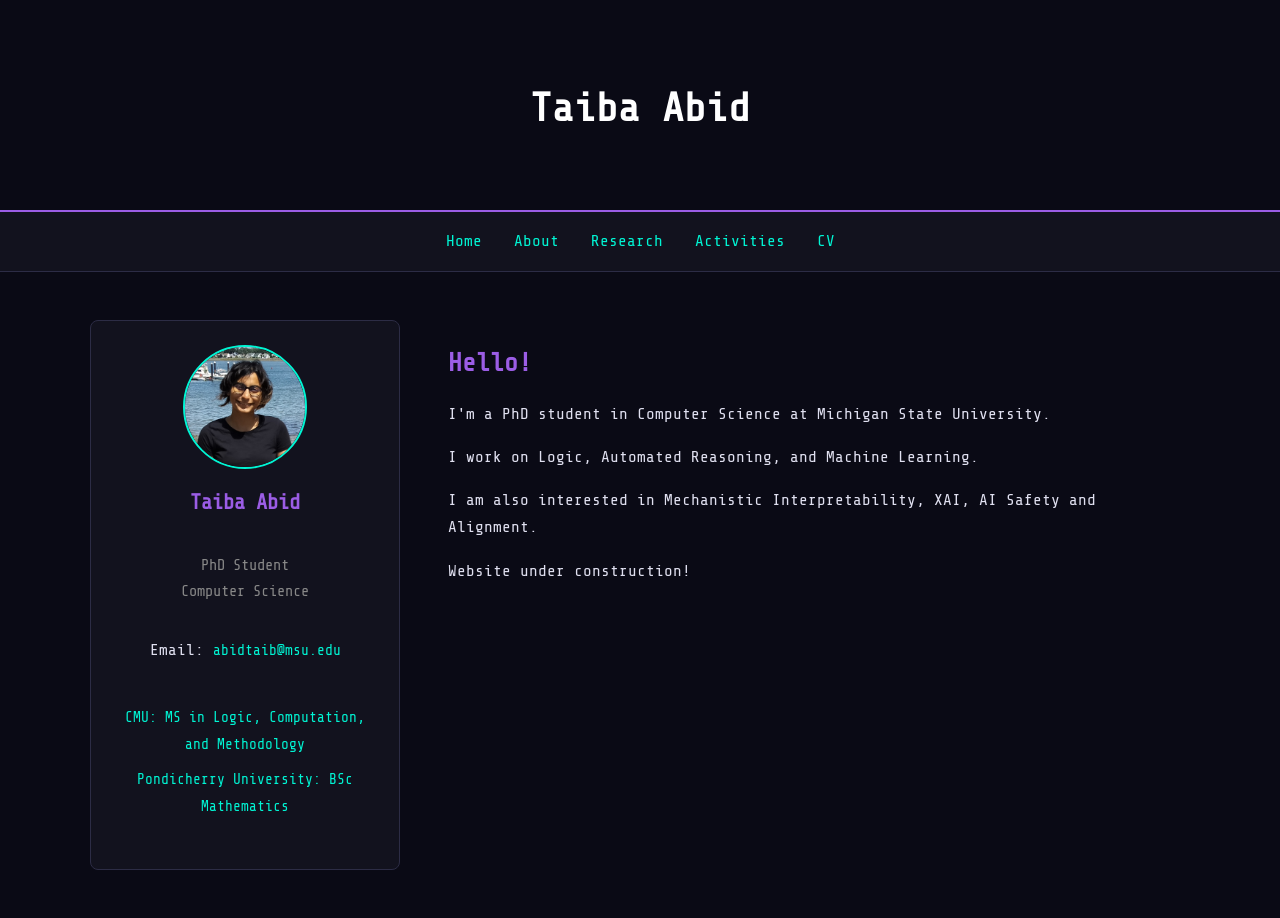
==== index.html @ 1815275b "'Mechanistic Interpretability'" ====
<!DOCTYPE html>
<html lang="en">
<head>
  <meta charset="UTF-8">
  <title>Taiba Abid</title>
  <link rel="stylesheet" href="css/style.css">
  <link href="https://fonts.googleapis.com/css2?family=Share+Tech+Mono&display=swap" rel="stylesheet">
</head>
<body>
  <header class="banner">
    <h1>Taiba Abid</h1>
    <p>  </p>
  </header>

  <nav class="navbar">
    <a href="index.html">Home</a>

    <a href="about.html">About</a>

    <a href="research.html">Research</a>

    <a href="activities.html">Activities</a>

    <a href="resume.html">CV</a>
    
  </nav>


  <div class="wrapper">
    <!-- Left: Profile -->
    <aside class="sidebar">
      <img src="assets/quincy1 copy.jpg" alt=" " class="avatar">
      <h2>Taiba Abid</h2>
      <p class="role">PhD Student<br>Computer Science</p>
      <p>Email: <a href="mailto:abidtaib@msu.edu">abidtaib@msu.edu</a></p>
      <ul class="profile-links">
        <!-- <li><a href="#">CV (PDF)</a></li> --> 
        <li><a>CMU: MS in Logic, Computation, and Methodology</a></li>
        <li><a>Pondicherry University: BSc Mathematics</a></li>
      </ul>
    </aside>

  <main class="content">
    <section>
      <h2>Hello!</h2>
      <p> </p>
    </section>

    <section>
      <p>I'm a PhD student in Computer Science at Michigan State University.</p>
      <p>I work on Logic, Automated Reasoning, and Machine Learning.</p> 
      <p>I am also interested in Mechanistic Interpretability, XAI, AI Safety and Alignment.</p>
      
      <p> </p>

      
    </section>
    <section>
      <p> Website under construction!</p>
    </section>
  </main>

  <!-- footer -->
    <!-- <p>2026</p> --> 
  <!-- </footer> --> 
</body>
</html>
---- css/style.css ----
/* === Base === */
body {
  margin: 0;
  padding: 0;
  font-family: 'Share Tech Mono', monospace;
  background-color: #0a0a15;
  color: #e0e0f0;
  line-height: 1.7;
}

a {
  color: #00f5d4;
  text-decoration: none;
}

a:hover {
  color: #ff0054;
}

/* === Banner === */
.banner {
  background: url('assets/b22.jpg') center/cover no-repeat;
  text-align: center;
  padding: 3rem 1rem;
  color: #ffffff;
  border-bottom: 2px solid #9b5de5;
}

.banner h1 {
  font-size: 2.5rem;
  margin-bottom: 0.5rem;
}

.banner p {
  font-size: 1.2rem;
  opacity: 0.85;
}

/* === Navbar === */
.navbar {
  display: flex;
  justify-content: center;
  gap: 2rem;
  background: #12121e;
  padding: 1rem 0;
  border-bottom: 1px solid #2c2c45;
  font-size: 1rem;
}

/* === Wrapper: Two-column layout === */
.wrapper {
  display: flex;
  max-width: 1100px;
  margin: 3rem auto;
  padding: 0 1rem;
  gap: 3rem;
  align-items: flex-start;
}

/* === Sidebar === */
.sidebar {
  height: fit-content;
  width: 260px;
  background-color: #12121e;
  padding: 1.5rem;
  border: 1px solid #2c2c45;
  border-radius: 8px;
  align-self: flex-start;
  align-items: center;
  text-align: center;
  display: flex; 
  flex-direction: column;
}

.sidebar h2 {
  margin-top: 1rem;
  font-size: 1.3rem;
  color: #9b5de5;
}

.sidebar .role {
  font-size: 0.95rem;
  color: #888;
  margin-bottom: 1rem;
}

.sidebar a {
  color: #00f5d4;
  font-size: 0.9rem;
}

.avatar {
  width: 120px;
  height: 120px;
  border-radius: 50%;
  border: 2px solid #00f5d4;
  object-fit: cover;
}

.profile-links {
  list-style: none;
  padding: 0;
  margin-top: 1rem;
}

.profile-links li {
  margin: 0.5rem 0;
}

/* === Main Content === */
.content {
  flex: 1;
}

.content h2 {
  color: #9b5de5;
  font-size: 1.6rem;
  margin-bottom: 1rem;
}

/* === Footer === */
footer {
  text-align: center;
  font-size: 0.9rem;
  padding: 2rem 1rem;
  border-top: 1px solid #2c2c45;
  color: #777;
}

/* === Responsive === */
@media (max-width: 768px) {
  .wrapper {
    flex-direction: column;
  }

  .sidebar {
    width: 100%;
  }

  .content {
    margin-top: 2rem;
  }

  .navbar {
    flex-direction: column;
    gap: 1rem;
  }

  .banner h1 {
    font-size: 1.8rem;
  }

  .banner p {
    font-size: 1rem;
  }
}
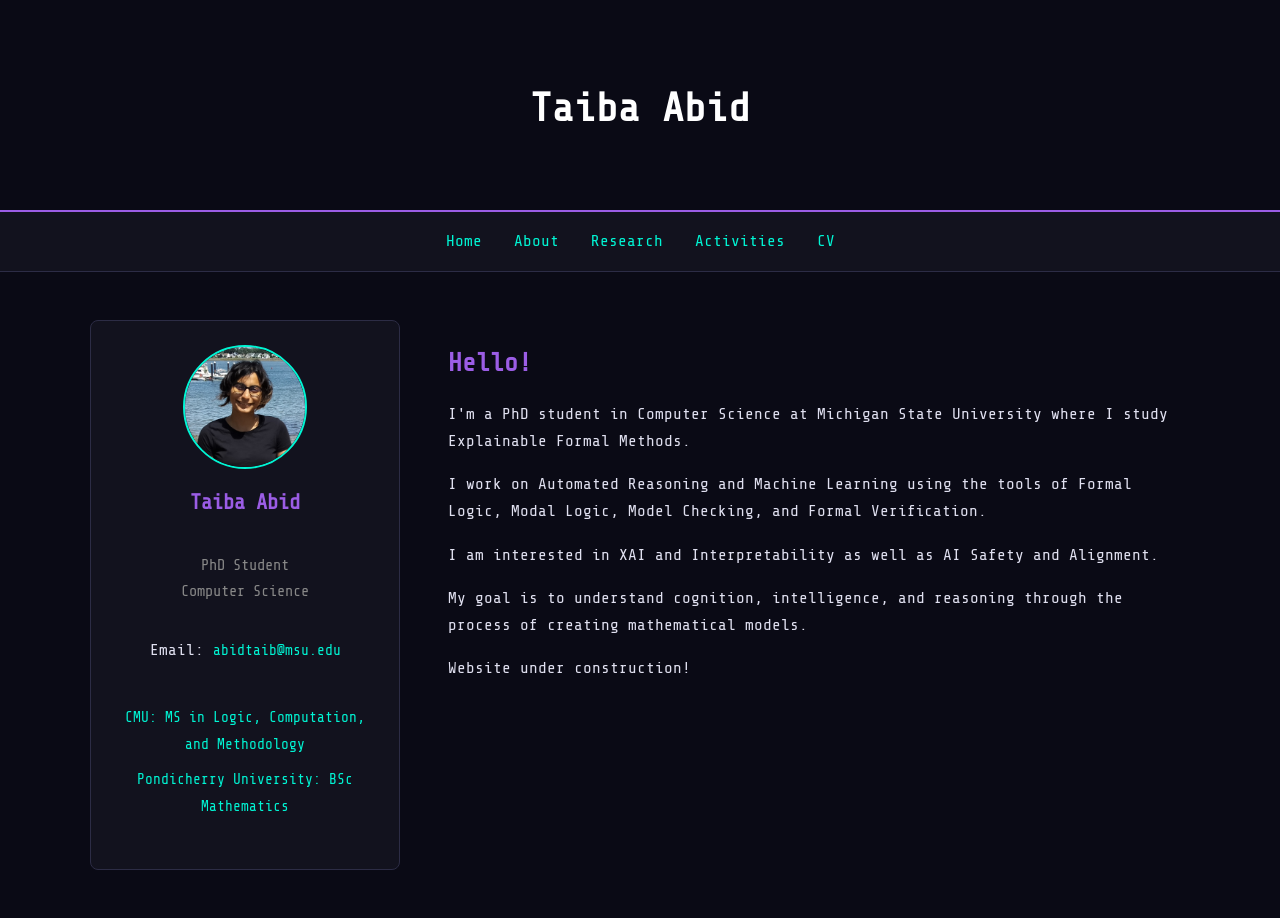
==== commit 97428f6d: "Revise bio and research focus in index.html Updated personal information and research interests." ====
--- a/index.html
+++ b/index.html
@@ -47,14 +47,17 @@
     </section>
 
     <section>
-      <p>I'm a PhD student in Computer Science at Michigan State University.</p>
-      <p>I work on Logic, Automated Reasoning, and Machine Learning.</p> 
-      <p>I am also interested in Mechanistic Interpretability, XAI, AI Safety and Alignment.</p>
+      <p>I'm a PhD student in Computer Science at Michigan State University where I study Explainable Formal Methods.</p>
+      <p>I work on Automated Reasoning and Machine Learning using the tools of Formal Logic, Modal Logic, Model Checking, and Formal Verification.</p> 
+      <p>I am interested in XAI and Interpretability as well as AI Safety and Alignment.</p>
+
+      <p>My goal is to understand cognition, intelligence, and reasoning through the process of creating mathematical models.</p>
       
       <p> </p>
 
       
     </section>
+    
     <section>
       <p> Website under construction!</p>
     </section>
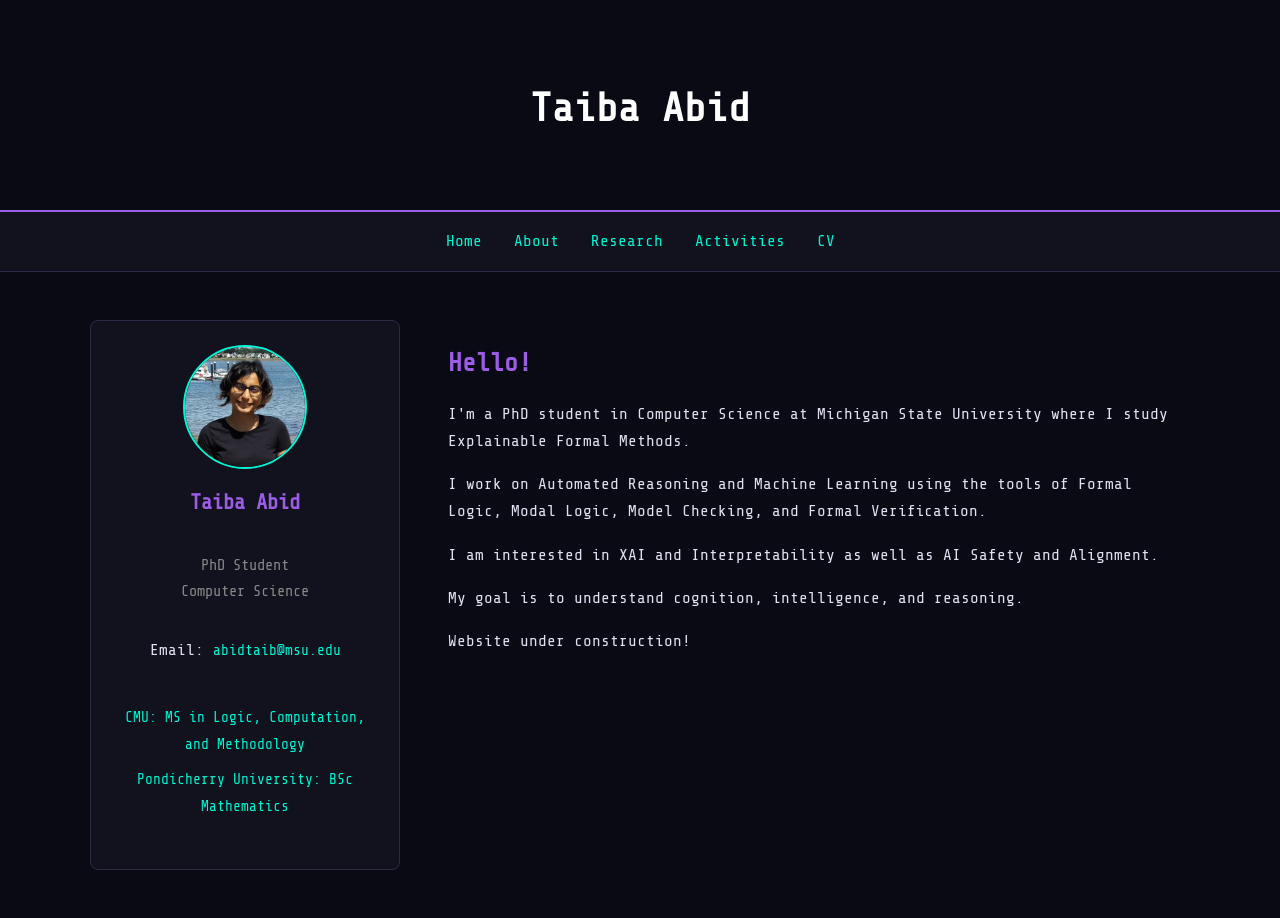
==== commit 4608dace: "Shorten goal description in index.html" ====
--- a/index.html
+++ b/index.html
@@ -51,7 +51,7 @@
       <p>I work on Automated Reasoning and Machine Learning using the tools of Formal Logic, Modal Logic, Model Checking, and Formal Verification.</p> 
       <p>I am interested in XAI and Interpretability as well as AI Safety and Alignment.</p>
 
-      <p>My goal is to understand cognition, intelligence, and reasoning through the process of creating mathematical models.</p>
+      <p>My goal is to understand cognition, intelligence, and reasoning.</p>
       
       <p> </p>
 
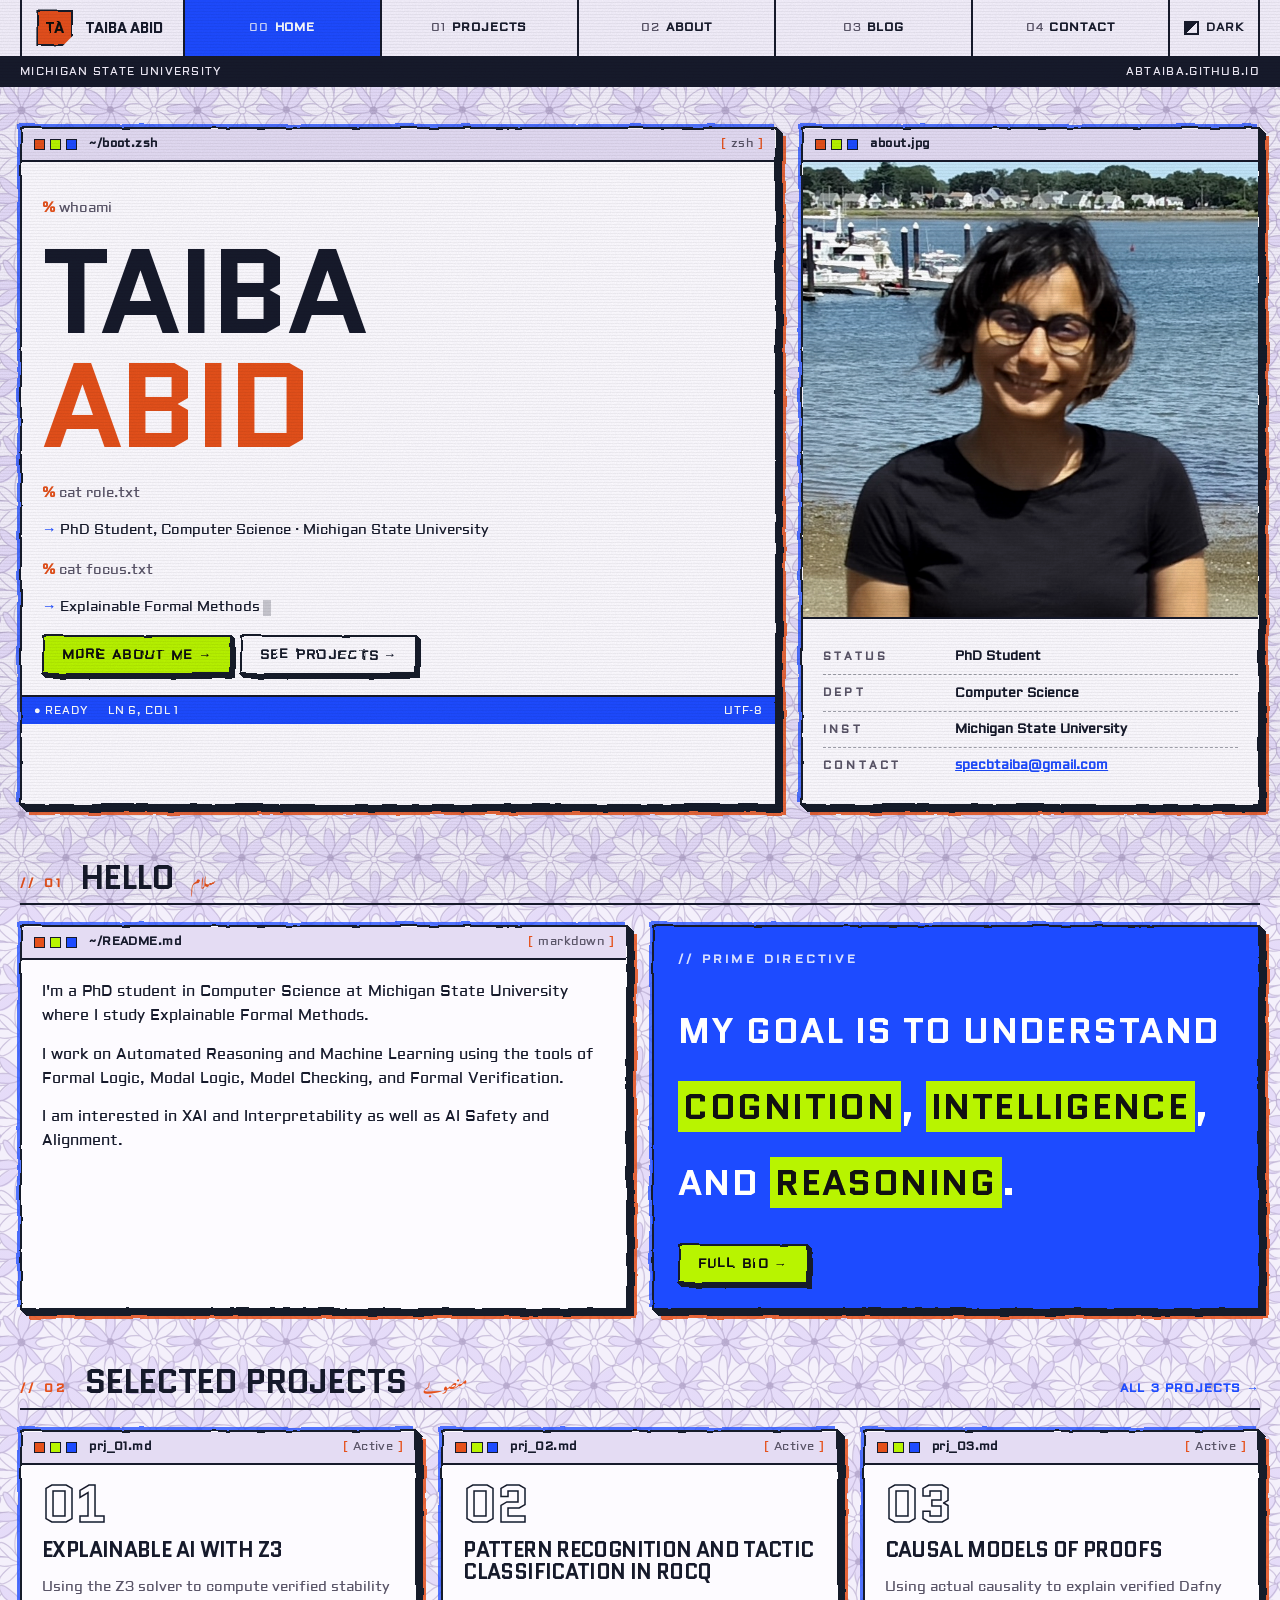
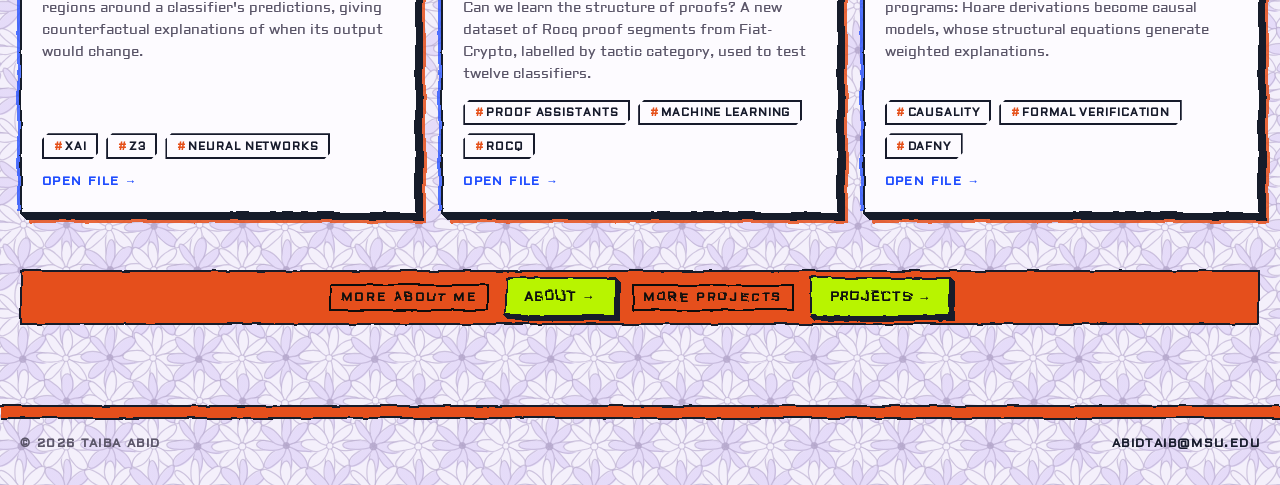
==== commit 522cb5cd: "new website" ====
--- a/index.html
+++ b/index.html
@@ -1,70 +1,134 @@
 <!DOCTYPE html>
 <html lang="en">
 <head>
-  <meta charset="UTF-8">
-  <title>Taiba Abid</title>
-  <link rel="stylesheet" href="css/style.css">
-  <link href="https://fonts.googleapis.com/css2?family=Share+Tech+Mono&display=swap" rel="stylesheet">
+  <meta charset="utf-8">
+  <meta name="viewport" content="width=device-width, initial-scale=1">
+  <meta name="description" content="Taiba Abid, PhD Student, Computer Science">
+  <title>Home // Taiba Abid</title>
+  <script>
+    try { var t = localStorage.getItem('theme'); if (t) document.documentElement.dataset.theme = t; } catch (e) {}
+  </script>
+  <link rel="icon" href="images/favicon.svg">
+  <link rel="preconnect" href="https://fonts.googleapis.com">
+  <link rel="preconnect" href="https://fonts.gstatic.com" crossorigin>
+  <link rel="stylesheet" href="https://fonts.googleapis.com/css2?family=Aldrich&family=Noto+Nastaliq+Urdu:wght@500;700&family=Quantico:ital,wght@0,400;0,700;1,400;1,700&display=swap">
+  <link rel="stylesheet" href="css/style.css?v=proj3">
+  <script src="js/theme.js" defer></script>
 </head>
 <body>
-  <header class="banner">
-    <h1>Taiba Abid</h1>
-    <p>  </p>
+  <svg class="ink-defs" width="0" height="0" aria-hidden="true" focusable="false">
+    <filter id="ink-rough"><feTurbulence type="fractalNoise" baseFrequency="0.035" numOctaves="3" seed="7" result="noise"/><feDisplacementMap in="SourceGraphic" in2="noise" scale="3.5"/></filter>
+    <filter id="ink-bleed"><feTurbulence type="fractalNoise" baseFrequency="0.9" numOctaves="2" seed="2" result="noise"/><feDisplacementMap in="SourceGraphic" in2="noise" scale="1.4"/></filter>
+  </svg>
+  <a class="skip" href="#main">Skip to content</a>
+  <header class="site-header">
+    <div class="wrap header-inner">
+      <a class="logo" href="index.html"><span class="logo-mark">TA</span><span class="logo-name">Taiba Abid</span></a>
+      <nav class="nav" aria-label="Primary"><a href="index.html" aria-current="page"><span>00</span>Home</a><a href="projects.html"><span>01</span>Projects</a><a href="about.html"><span>02</span>About</a><a href="blog.html"><span>03</span>Blog</a><a href="contact.html"><span>04</span>Contact</a></nav>
+      <button class="theme-toggle" type="button" data-theme-toggle aria-label="Toggle dark mode"><span class="swatch" aria-hidden="true"></span><span class="tt-text">Theme</span></button>
+    </div>
   </header>
+  <div class="status-strip" aria-hidden="true">
+    <div class="wrap"><span class="hide-sm">Michigan State University</span><span class="push">abtaiba.github.io</span></div>
+  </div>
 
-  <nav class="navbar">
-    <a href="index.html">Home</a>
+  <main id="main" class="wrap">
+    <div class="home-hero">
+    <section class="panel ">
+      <div class="panel-bar"><span class="lights" aria-hidden="true"><i></i><i></i><i></i></span><span class="panel-file">~/boot.zsh</span><span class="panel-meta">zsh</span></div>
+      <div class="panel-body">
+        <div class="term">
+          <p class="cmd">whoami</p>
+          <h1 class="mega">Taiba<br><span class="accent">Abid</span></h1>
+          <p class="cmd">cat role.txt</p>
+          <p class="out arrow">PhD Student, Computer Science · Michigan State University</p>
+          <p class="cmd">cat focus.txt</p>
+          <p class="out arrow">Explainable Formal Methods<span class="cursor" aria-hidden="true"></span></p>
+        </div>
+        <div class="chips">
+          <a class="btn" href="about.html">More about me →</a>
+          <a class="btn alt" href="projects.html">See projects →</a>
+        </div>
+      </div>
+      <div class="panel-status"><span>● Ready</span><span>Ln 6, Col 1</span><span class="push">UTF-8</span></div>
+    </section>
+    <section class="panel">
+      <div class="panel-bar"><span class="lights" aria-hidden="true"><i></i><i></i><i></i></span><span class="panel-file">about.jpg</span></div>
+      <div class="id-photo"><img src="images/avatar.jpg" alt="Portrait of Taiba Abid"></div>
+      <div class="panel-body">
+        <dl class="readout">
+          <div><dt>Status</dt><dd>PhD Student</dd></div>
+          <div><dt>Dept</dt><dd>Computer Science</dd></div>
+          <div><dt>Inst</dt><dd>Michigan State University</dd></div>
+          <div><dt>Contact</dt><dd><a href="mailto:specbtaiba@gmail.com">specbtaiba@gmail.com</a></dd></div>
+        </dl>
+      </div>
+    </section>
+    </div>
 
-    <a href="about.html">About</a>
-
-    <a href="research.html">Research</a>
-
-    <a href="activities.html">Activities</a>
-
-    <a href="resume.html">CV</a>
-    
-  </nav>
-
-
-  <div class="wrapper">
-    <!-- Left: Profile -->
-    <aside class="sidebar">
-      <img src="assets/quincy1 copy.jpg" alt=" " class="avatar">
-      <h2>Taiba Abid</h2>
-      <p class="role">PhD Student<br>Computer Science</p>
-      <p>Email: <a href="mailto:abidtaib@msu.edu">abidtaib@msu.edu</a></p>
-      <ul class="profile-links">
-        <!-- <li><a href="#">CV (PDF)</a></li> --> 
-        <li><a>CMU: MS in Logic, Computation, and Methodology</a></li>
-        <li><a>Pondicherry University: BSc Mathematics</a></li>
-      </ul>
-    </aside>
-
-  <main class="content">
-    <section>
-      <h2>Hello!</h2>
-      <p> </p>
+    <section class="sec">
+      <div class="sec-head"><span class="idx">// 01</span><h2>Hello <span class="ur" lang="ur" dir="rtl">سلام</span></h2></div>
+      <div class="mission">
+      <section class="panel ">
+      <div class="panel-bar"><span class="lights" aria-hidden="true"><i></i><i></i><i></i></span><span class="panel-file">~/README.md</span><span class="panel-meta">markdown</span></div>
+      <div class="panel-body">
+          <p>I&#x27;m a PhD student in Computer Science at Michigan State University where I study Explainable Formal Methods.</p>
+          <p>I work on Automated Reasoning and Machine Learning using the tools of Formal Logic, Modal Logic, Model Checking, and Formal Verification.</p>
+          <p>I am interested in XAI and Interpretability as well as AI Safety and Alignment.</p>
+      </div>
+    </section>
+        <div class="goal">
+          <span class="label">// Prime directive</span>
+          <blockquote>My goal is to understand <em>cognition</em>, <em>intelligence</em>, and <em>reasoning</em>.</blockquote>
+          <a class="btn" href="about.html" style="align-self:flex-start">Full bio →</a>
+        </div>
+      </div>
     </section>
 
-    <section>
-      <p>I'm a PhD student in Computer Science at Michigan State University where I study Explainable Formal Methods.</p>
-      <p>I work on Automated Reasoning and Machine Learning using the tools of Formal Logic, Modal Logic, Model Checking, and Formal Verification.</p> 
-      <p>I am interested in XAI and Interpretability as well as AI Safety and Alignment.</p>
+    <section class="sec">
+      <div class="sec-head"><span class="idx">// 02</span><h2>Selected projects <span class="ur" lang="ur" dir="rtl">منصوبے</span></h2><a class="more" href="projects.html">All 3 projects</a></div>
+      <div class="grid-3">
+      <a class="panel card" href="projects/explainable-ai-z3.html" data-tags="xai z3 neural-networks" style="view-transition-name: prj-explainable-ai-z3">
+        <div class="panel-bar"><span class="lights" aria-hidden="true"><i></i><i></i><i></i></span><span class="panel-file">prj_01.md</span><span class="panel-meta">Active</span></div>
+        <div class="panel-body">
+          <span class="num">01</span>
+          <h3>Explainable AI with Z3</h3><p class="excerpt">Using the Z3 solver to compute verified stability regions around a classifier&#x27;s predictions, giving counterfactual explanations of when its output would change.</p>
+          <div class="chips"><span class="tag">XAI</span><span class="tag">Z3</span><span class="tag">Neural Networks</span></div>
+          <span class="open">Open file →</span>
+        </div>
+      </a>
+      <a class="panel card" href="projects/rocq-tactic-patterns.html" data-tags="proof-assistants machine-learning rocq" style="view-transition-name: prj-rocq-tactic-patterns">
+        <div class="panel-bar"><span class="lights" aria-hidden="true"><i></i><i></i><i></i></span><span class="panel-file">prj_02.md</span><span class="panel-meta">Active</span></div>
+        <div class="panel-body">
+          <span class="num">02</span>
+          <h3>Pattern Recognition and Tactic Classification in Rocq</h3><p class="excerpt">Can we learn the structure of proofs? A new dataset of Rocq proof segments from Fiat-Crypto, labelled by tactic category, used to test twelve classifiers.</p>
+          <div class="chips"><span class="tag">Proof Assistants</span><span class="tag">Machine Learning</span><span class="tag">Rocq</span></div>
+          <span class="open">Open file →</span>
+        </div>
+      </a>
+      <a class="panel card" href="projects/causal-models-of-proofs.html" data-tags="causality formal-verification dafny" style="view-transition-name: prj-causal-models-of-proofs">
+        <div class="panel-bar"><span class="lights" aria-hidden="true"><i></i><i></i><i></i></span><span class="panel-file">prj_03.md</span><span class="panel-meta">Active</span></div>
+        <div class="panel-body">
+          <span class="num">03</span>
+          <h3>Causal Models of Proofs</h3><p class="excerpt">Using actual causality to explain verified Dafny programs: Hoare derivations become causal models, whose structural equations generate weighted explanations.</p>
+          <div class="chips"><span class="tag">Causality</span><span class="tag">Formal Verification</span><span class="tag">Dafny</span></div>
+          <span class="open">Open file →</span>
+        </div>
+      </a>
+      </div>
+    </section>
 
-      <p>My goal is to understand cognition, intelligence, and reasoning.</p>
-      
-      <p> </p>
-
-      
-    </section>
-    
-    <section>
-      <p> Website under construction!</p>
+    <section class="sec">
+      <div class="hazard-label"><span>More about me</span><a class="btn" href="about.html">About →</a><span>More projects</span><a class="btn" href="projects.html">Projects →</a></div>
     </section>
   </main>
 
-  <!-- footer -->
-    <!-- <p>2026</p> --> 
-  <!-- </footer> --> 
+  <footer class="site-footer">
+    <div class="hazard" aria-hidden="true"></div>
+    <div class="wrap footer-inner">
+      <span>© 2026 Taiba Abid</span>
+      <a href="mailto:abidtaib@msu.edu">abidtaib@msu.edu</a>
+    </div>
+  </footer>
 </body>
-</html> 
+</html>
--- a/css/style.css
+++ b/css/style.css
@@ -1,156 +1,906 @@
-/* === Base === */
+/* ==========================================================================
+   Taiba Abid: brutalist terminal theme
+   Warm paper, hard edges, hazard tape, status readouts.
+   Edit the tokens below to restyle everything.
+   ========================================================================== */
+
+:root {
+  color-scheme: light;
+
+  /* Paper + ink (blue-black fountain-pen ink) */
+  --paper: #f4f0fb;
+  /* hand-drawn flower lattice: 8 equal petals, checkerboard fill, right-hand flower on top */
+  --bg-pattern: url("../images/flowers-light.svg");
+  --bg-pattern-size: 176px 176px;
+  /* wash of page colour over the flowers so text on the background stays readable */
+  --bg-fade: color-mix(in srgb, var(--paper) 65%, transparent);
+  --surface: #fdfbff;
+  --bar: #e4dcf3;
+  --ink: #161a2b;
+  --muted: #5a5568;
+  --line: #161a2b;
+  --grain-opacity: 0.09;
+
+  /* Accents */
+  --blue: #1d4bff;
+  --lime: #b8f400;
+  --orange: #e5501a;
+  --on-accent: #111;
+
+  /* Type */
+  /* Previous pair: "Space Grotesk" + "JetBrains Mono" */
+  --font-display: "Quantico", "Space Grotesk", Arial, sans-serif;
+  --font-body: "Aldrich", "Space Grotesk", Arial, sans-serif;
+  --scan: rgb(0 0 0 / 0.045);
+
+  /* Shape */
+  --bw: 2px;
+  --shadow-color: var(--ink);
+  /* 3D slab: a blue edge offset up-left, a solid extruded side, an orange edge behind it */
+  --ghost-a: color-mix(in srgb, var(--blue) 75%, transparent);
+  --ghost-b: color-mix(in srgb, var(--orange) 85%, transparent);
+  --shadow: -3px -3px 0 var(--ghost-a), 1px 1px 0 var(--shadow-color), 2px 2px 0 var(--shadow-color), 3px 3px 0 var(--shadow-color), 4px 4px 0 var(--shadow-color), 5px 5px 0 var(--shadow-color), 6px 6px 0 var(--shadow-color), 9px 9px 0 var(--ghost-b);
+  --shadow-lift: -4px -4px 0 var(--ghost-a), 1px 1px 0 var(--shadow-color), 2px 2px 0 var(--shadow-color), 3px 3px 0 var(--shadow-color), 4px 4px 0 var(--shadow-color), 5px 5px 0 var(--shadow-color), 6px 6px 0 var(--shadow-color), 7px 7px 0 var(--shadow-color), 8px 8px 0 var(--shadow-color), 9px 9px 0 var(--shadow-color), 10px 10px 0 var(--shadow-color), 14px 14px 0 var(--ghost-b);
+  --shadow-sm: -2px -2px 0 var(--ghost-a), 1px 1px 0 var(--shadow-color), 2px 2px 0 var(--shadow-color), 3px 3px 0 var(--shadow-color), 4px 4px 0 var(--shadow-color), 6px 6px 0 var(--ghost-b);
+  --shadow-press: 1px 1px 0 var(--shadow-color), 2px 2px 0 var(--shadow-color);
+  --page: 1240px;
+  --ease: cubic-bezier(0.22, 1, 0.36, 1);
+}
+
+/* Dark mode: follows the system unless the toggle forced light */
+@media (prefers-color-scheme: dark) {
+  :root:not([data-theme="light"]) {
+    color-scheme: dark;
+    --paper: #0e0f11;
+    --bg-pattern: url("data:image/svg+xml,%3Csvg xmlns='http://www.w3.org/2000/svg' width='48' height='27.713' viewBox='0 0 48 27.713'%3E%3Cpath d='M0 13.856L8.0 0H24.0L32 13.856L24.0 27.713H8.0ZM32 13.856H48' fill='none' stroke='%23ff6fb5' stroke-opacity='0.45' stroke-width='1.25'/%3E%3C/svg%3E");
+    --bg-pattern-size: 48px 27.713px;
+    --bg-fade: transparent;
+    --surface: #16181c;
+    --bar: #1f232a;
+    --ink: #efe6d2;
+    --muted: #a39a89;
+    --line: #efe6d2;
+    --blue: #5b82ff;
+    --lime: #c6ff3d;
+    --orange: #ff7a3d;
+    --shadow-color: var(--orange);
+    --ghost-b: color-mix(in srgb, var(--lime) 85%, transparent);
+    --grain-opacity: 0.22;
+    --scan: rgb(255 255 255 / 0.03);
+  }
+}
+
+:root[data-theme="dark"] {
+  color-scheme: dark;
+  --paper: #0e0f11;
+  --bg-pattern: url("data:image/svg+xml,%3Csvg xmlns='http://www.w3.org/2000/svg' width='48' height='27.713' viewBox='0 0 48 27.713'%3E%3Cpath d='M0 13.856L8.0 0H24.0L32 13.856L24.0 27.713H8.0ZM32 13.856H48' fill='none' stroke='%23ff6fb5' stroke-opacity='0.45' stroke-width='1.25'/%3E%3C/svg%3E");
+  --bg-pattern-size: 48px 27.713px;
+  --bg-fade: transparent;
+  --surface: #16181c;
+  --bar: #1f232a;
+  --ink: #efe6d2;
+  --muted: #a39a89;
+  --line: #efe6d2;
+  --blue: #5b82ff;
+  --lime: #c6ff3d;
+  --orange: #ff7a3d;
+  --shadow-color: var(--orange);
+  --ghost-b: color-mix(in srgb, var(--lime) 85%, transparent);
+  --grain-opacity: 0.22;
+  --scan: rgb(255 255 255 / 0.03);
+}
+
+/* Card → detail page morph (Chrome/Edge/Safari 18+; others just navigate) */
+@view-transition { navigation: auto; }
+::view-transition-group(*) { animation-duration: 0.45s; animation-timing-function: var(--ease); }
+
+/* ---------- Base ---------- */
+
+*, *::before, *::after { box-sizing: border-box; }
+html { scroll-behavior: smooth; }
+
 body {
   margin: 0;
-  padding: 0;
-  font-family: 'Share Tech Mono', monospace;
-  background-color: #0a0a15;
-  color: #e0e0f0;
-  line-height: 1.7;
-}
-
-a {
-  color: #00f5d4;
+  min-height: 100vh;
+  overflow-x: clip;
+  background-color: var(--paper);
+  /* flowers in light mode, hex grid in dark */
+  background-image: linear-gradient(var(--bg-fade), var(--bg-fade)), var(--bg-pattern);
+  background-size: auto, var(--bg-pattern-size);
+  /* ink sits slightly into the paper */
+  text-shadow: 0 0 0.6px color-mix(in srgb, currentColor 45%, transparent);
+  color: var(--ink);
+  font-family: var(--font-body);
+  font-size: 15px;
+  line-height: 1.6;
+  transition: background-color 0.2s, color 0.2s;
+}
+
+a { color: inherit; }
+img { display: block; max-width: 100%; }
+button, input, textarea { font: inherit; color: inherit; }
+::selection { background: var(--lime); color: #111; }
+:focus-visible { outline: 3px solid var(--blue); outline-offset: 2px; }
+
+.wrap { width: min(calc(100% - 2rem), var(--page)); margin: 0 auto; }
+
+.skip {
+  position: absolute; left: -999px; top: 0; padding: 0.5rem 1rem;
+  background: var(--lime); color: #111; z-index: 100;
+}
+.skip:focus { left: 1rem; }
+
+/* ---------- Type ---------- */
+
+h1, h2, h3, h4 {
+  margin: 0;
+  font-family: var(--font-display);
+  font-weight: 700;
+  line-height: 0.95;
+  letter-spacing: -0.03em;
+  text-transform: uppercase;
+}
+
+.mega { font-size: clamp(3rem, 10vw, 7.5rem); }
+.big  { font-size: clamp(2.2rem, 6vw, 4.25rem); }
+h2    { font-size: clamp(1.5rem, 3vw, 2.1rem); }
+h3    { font-size: 1.35rem; line-height: 1.05; }
+
+/* Small Urdu sub-label next to headings.
+   No letter-spacing or uppercase: both break Urdu letter joining. */
+.ur {
+  display: inline-block;
+  margin-left: 0.6rem;
+  color: var(--orange);
+  font-family: "Noto Nastaliq Urdu", serif;
+  font-size: 0.85rem;
+  font-weight: 500;
+  line-height: 1;
+  letter-spacing: 0;
+  text-transform: none;
+  vertical-align: middle;
+}
+
+.label {
+  font-size: 0.72rem;
+  font-weight: 700;
+  letter-spacing: 0.14em;
+  text-transform: uppercase;
+  color: var(--muted);
+}
+
+.muted { color: var(--muted); }
+.accent { color: var(--orange); }
+
+/* ---------- Header ---------- */
+
+.site-header {
+  position: sticky;
+  top: 0;
+  z-index: 50;
+  background: var(--paper);
+  border-bottom: var(--bw) solid var(--line);
+}
+
+.header-inner {
+  display: flex;
+  align-items: stretch;
+  min-height: 3.5rem;
+  border-inline: var(--bw) solid var(--line);
+}
+
+/* Name | nav: the name sits left, the nav fills the rest of the width */
+.logo {
+  display: flex;
+  flex: none;
+  align-items: center;
+  gap: 0.75rem;
+  padding: 0 1.25rem 0 0.9rem;
   text-decoration: none;
-}
-
-a:hover {
-  color: #ff0054;
-}
-
-/* === Banner === */
-.banner {
-  background: url('assets/b22.jpg') center/cover no-repeat;
-  text-align: center;
-  padding: 3rem 1rem;
-  color: #ffffff;
-  border-bottom: 2px solid #9b5de5;
-}
-
-.banner h1 {
-  font-size: 2.5rem;
-  margin-bottom: 0.5rem;
-}
-
-.banner p {
-  font-size: 1.2rem;
-  opacity: 0.85;
-}
-
-/* === Navbar === */
-.navbar {
-  display: flex;
+  font-family: var(--font-display);
+  font-weight: 700;
+  text-transform: uppercase;
+  letter-spacing: -0.01em;
+}
+
+.logo-mark {
+  display: grid;
+  place-items: center;
+  width: 2.3rem;
+  height: 2.3rem;
+  background: var(--orange);
+  color: #111;
+  border: var(--bw) solid var(--line);
+  font-size: 0.95rem;
+  /* angled corner */
+  clip-path: polygon(0 0, 100% 0, 100% 70%, 70% 100%, 0 100%);
+}
+
+.nav {
+  display: flex;
+  flex: 1;
+  align-items: stretch;
+  overflow-x: auto;
+  scrollbar-width: none;
+}
+
+.nav a {
+  display: flex;
+  flex: 1;
+  align-items: center;
   justify-content: center;
+  gap: 0.35rem;
+  padding: 0 0.9rem;
+  border-left: var(--bw) solid var(--line);
+  font-size: 0.78rem;
+  font-weight: 700;
+  letter-spacing: 0.08em;
+  text-decoration: none;
+  text-transform: uppercase;
+  white-space: nowrap;
+}
+.nav a span { color: var(--muted); font-weight: 400; }
+.nav a:hover { background: var(--lime); color: #111; }
+.nav a:hover span { color: #111; }
+.nav a[aria-current="page"] { background: var(--blue); color: #fff; }
+.nav a[aria-current="page"] span { color: rgb(255 255 255 / 0.7); }
+
+.theme-toggle {
+  display: flex;
+  align-items: center;
+  gap: 0.45rem;
+  padding: 0 0.9rem;
+  background: none;
+  border: 0;
+  border-left: var(--bw) solid var(--line);
+  font-size: 0.72rem;
+  font-weight: 700;
+  letter-spacing: 0.08em;
+  text-transform: uppercase;
+  cursor: pointer;
+}
+.theme-toggle:hover { background: var(--orange); color: #111; }
+.theme-toggle .swatch {
+  width: 0.9rem; height: 0.9rem;
+  border: var(--bw) solid currentColor;
+  background: linear-gradient(135deg, currentColor 50%, transparent 50%);
+}
+
+/* status strip under header */
+.status-strip {
+  border-bottom: var(--bw) solid var(--line);
+  background: var(--ink);
+  color: var(--paper);
+  font-size: 0.68rem;
+  letter-spacing: 0.12em;
+  text-transform: uppercase;
+}
+.status-strip .wrap { display: flex; gap: 1.5rem; padding: 0.3rem 0; overflow: hidden; white-space: nowrap; }
+.status-strip .push { margin-left: auto; }
+
+/* ---------- Hazard tape ---------- */
+
+.hazard {
+  height: 14px;
+  border-block: var(--bw) solid var(--line);
+  background: var(--orange);
+}
+
+.hazard-label {
+  display: flex;
+  align-items: center;
+  justify-content: center;
+  gap: 1rem;
+  padding: 0.35rem 1rem;
+  border: var(--bw) solid var(--line);
+  background: var(--orange);
+  font-size: 0.75rem;
+  font-weight: 700;
+  letter-spacing: 0.2em;
+  text-transform: uppercase;
+}
+.hazard-label span { padding: 0.1rem 0.6rem; background: var(--orange); color: #111; border: var(--bw) solid #111; }
+
+/* ---------- Panels (editor / terminal windows) ---------- */
+
+/* The outer border + shadow are drawn on ::before and run through the
+   #ink-rough SVG filter, so edges look hand-inked while text stays crisp. */
+.panel, .goal {
+  position: relative;
+  background: var(--surface);
+  border: var(--bw) solid transparent;
+  box-shadow: none;
+  min-width: 0;
+}
+.panel::before, .goal::before {
+  content: "";
+  position: absolute;
+  inset: calc(-1 * var(--bw));
+  border: var(--bw) solid var(--line);
+  box-shadow: var(--shadow);
+  filter: url(#ink-rough);
+  pointer-events: none;
+  transition: box-shadow 0.16s var(--ease);
+}
+
+.panel-bar {
+  display: flex;
+  align-items: center;
+  gap: 0.75rem;
+  padding: 0.4rem 0.75rem;
+  background: var(--bar);
+  border-bottom: var(--bw) solid var(--line);
+  font-size: 0.72rem;
+  letter-spacing: 0.04em;
+}
+
+.lights { display: flex; gap: 0.3rem; }
+.lights i { width: 0.7rem; height: 0.7rem; border: 1.5px solid var(--line); }
+.lights i:nth-child(1) { background: var(--orange); }
+.lights i:nth-child(2) { background: var(--lime); }
+.lights i:nth-child(3) { background: var(--blue); }
+
+.panel-file { font-weight: 700; overflow: hidden; text-overflow: ellipsis; white-space: nowrap; }
+.panel-meta { margin-left: auto; color: var(--muted); white-space: nowrap; }
+
+.panel-body { padding: 1.25rem; }
+.panel-body > :first-child { margin-top: 0; }
+.panel-body > :last-child { margin-bottom: 0; }
+
+.panel-status {
+  display: flex;
+  flex-wrap: wrap;
+  gap: 0.5rem 1.25rem;
+  padding: 0.3rem 0.75rem;
+  border-top: var(--bw) solid var(--line);
+  background: var(--blue);
+  color: #fff;
+  font-size: 0.68rem;
+  letter-spacing: 0.08em;
+  text-transform: uppercase;
+}
+.panel-status .push { margin-left: auto; }
+
+/* ---------- Terminal lines ---------- */
+
+.term { margin: 0; font-size: 0.9rem; }
+.term .cmd { color: var(--muted); }
+.term .cmd::before { content: "% "; color: var(--orange); font-weight: 700; } /* zsh prompt */
+.term .out { margin: 0.2rem 0 1rem; }
+.term .out.arrow::before { content: "→ "; color: var(--blue); font-weight: 700; }
+
+.cursor {
+  display: inline-block;
+  width: 0.55em; height: 1.1em;
+  margin-left: 0.2em;
+  background: currentColor;
+  opacity: 0.22;
+  vertical-align: text-bottom;
+}
+
+/* ---------- Readouts (key / value rows) ---------- */
+
+.readout { display: grid; margin: 0; font-size: 0.82rem; }
+.readout > div {
+  display: grid;
+  grid-template-columns: 7.5rem minmax(0, 1fr);
+  gap: 0.75rem;
+  padding: 0.45rem 0;
+  border-bottom: 1px dashed color-mix(in srgb, var(--line) 40%, transparent);
+}
+.readout > div:last-child { border-bottom: 0; }
+.readout dt { color: var(--muted); font-size: 0.7rem; font-weight: 700; letter-spacing: 0.12em; text-transform: uppercase; padding-top: 0.15em; }
+.readout dd { margin: 0; font-weight: 700; overflow-wrap: anywhere; }
+.readout a { color: var(--blue); }
+
+/* ---------- Chips & tags ---------- */
+
+.chips { display: flex; flex-wrap: wrap; gap: 0.5rem; }
+
+.chip, .tag {
+  display: inline-flex;
+  align-items: center;
+  min-height: 1.6rem;
+  padding: 0 0.6rem;
+  border: var(--bw) solid var(--line);
+  background: var(--surface);
+  font-size: 0.7rem;
+  font-weight: 700;
+  letter-spacing: 0.08em;
+  text-transform: uppercase;
+  line-height: 1;
+}
+.tag::before { content: "#"; color: var(--orange); margin-right: 0.15rem; }
+
+.chip { cursor: pointer; transition: transform 0.12s, box-shadow 0.12s, background 0.12s; }
+.chip:hover { background: var(--lime); color: #111; }
+.chip[aria-pressed="true"] { background: var(--blue); color: #fff; box-shadow: 3px 3px 0 var(--line); transform: translate(-1px, -1px); }
+
+.chip-lg { min-height: 2.1rem; padding: 0 0.9rem; font-size: 0.78rem; }
+
+/* ---------- Buttons & links ---------- */
+
+.btn {
+  display: inline-flex;
+  align-items: center;
+  gap: 0.5rem;
+  min-height: 2.5rem;
+  padding: 0 1.1rem;
+  border: var(--bw) solid var(--line);
+  background: var(--lime);
+  color: #111;
+  box-shadow: 1px 1px 0 var(--line), 2px 2px 0 var(--line), 3px 3px 0 var(--line), 4px 4px 0 var(--line);
+  font-size: 0.8rem;
+  font-weight: 700;
+  letter-spacing: 0.1em;
+  text-decoration: none;
+  text-transform: uppercase;
+  cursor: pointer;
+  transition: transform 0.12s var(--ease), box-shadow 0.12s var(--ease);
+}
+.btn:hover { transform: translate(-2px, -2px); box-shadow: 1px 1px 0 var(--line), 2px 2px 0 var(--line), 3px 3px 0 var(--line), 4px 4px 0 var(--line), 5px 5px 0 var(--line), 6px 6px 0 var(--line); }
+.btn:active { transform: translate(2px, 2px); box-shadow: 0 0 0 var(--line); }
+.btn.alt { background: var(--surface); color: var(--ink); }
+
+.more {
+  font-size: 0.75rem;
+  font-weight: 700;
+  letter-spacing: 0.1em;
+  text-transform: uppercase;
+  text-decoration: none;
+  color: var(--blue);
+}
+.more::after { content: " →"; }
+.more:hover { background: var(--lime); color: #111; }
+
+.back { color: var(--muted); }
+.back::after { content: none; }
+.back::before { content: "← "; }
+
+/* ---------- Section headers ---------- */
+
+.sec { margin-top: 3.5rem; }
+.sec-head {
+  display: flex;
+  flex-wrap: wrap;
+  align-items: end;
+  gap: 0.5rem 1rem;
+  margin-bottom: 1.25rem;
+  padding-bottom: 0.6rem;
+  border-bottom: var(--bw) solid var(--line);
+}
+.sec-head .idx { font-size: 0.75rem; font-weight: 700; color: var(--orange); letter-spacing: 0.1em; }
+.sec-head .more { margin-left: auto; }
+
+/* ---------- Page hero (shared by inner pages) ---------- */
+
+.page-hero {
+  display: grid;
+  grid-template-columns: minmax(0, 1fr) auto;
+  align-items: end;
+  gap: 1.5rem;
+  padding: 3rem 0 1.5rem;
+}
+.page-hero .count {
+  font-family: var(--font-display);
+  font-size: clamp(3rem, 9vw, 6.5rem);
+  font-weight: 700;
+  line-height: 0.8;
+  color: transparent;
+  -webkit-text-stroke: 2px var(--ink);
+}
+.page-hero p { max-width: 60ch; margin: 1rem 0 0; color: var(--muted); }
+
+/* ---------- Home ---------- */
+
+.home-hero {
+  display: grid;
+  grid-template-columns: minmax(0, 1.65fr) minmax(280px, 1fr);
+  gap: 1.5rem;
+  padding-top: 2.5rem;
+}
+
+.home-hero .mega { margin: 0.25rem 0 1.25rem; }
+.home-hero .mega .accent { -webkit-text-stroke: 0; }
+
+.id-photo {
+  position: relative;
+  border-bottom: var(--bw) solid var(--line);
+}
+.id-photo img { width: 100%; aspect-ratio: 1 / 1; object-fit: cover; object-position: 50% 30%; filter: contrast(1.05) saturate(0.9); }
+
+.mission {
+  display: grid;
+  grid-template-columns: minmax(0, 1fr) minmax(0, 1fr);
+  gap: 1.5rem;
+}
+.mission p { margin: 0 0 0.9rem; }
+.goal {
+  display: flex;
+  flex-direction: column;
+  justify-content: space-between;
+  gap: 1.5rem;
+  padding: 1.5rem;
+  background: var(--blue);
+  color: #fff;
+}
+.goal blockquote {
+  margin: 0;
+  font-family: var(--font-display);
+  font-size: clamp(1.5rem, 3vw, 2.25rem);
+  font-weight: 700;
+  line-height: 2.1;
+  letter-spacing: 0.04em;
+  text-transform: uppercase;
+}
+.goal blockquote em { font-style: normal; background: var(--lime); color: #111; padding: 0 0.15em; }
+.goal .label { color: rgb(255 255 255 / 0.75); }
+
+/* ---------- Cards (projects & posts) ---------- */
+
+.card {
+  display: flex;
+  flex-direction: column;
+  text-decoration: none;
+  transition: transform 0.16s var(--ease), box-shadow 0.16s var(--ease);
+}
+.card:hover { transform: translate(-3px, -3px); }
+.card:hover::before { box-shadow: var(--shadow-lift); }
+.card:hover .panel-bar { background: var(--lime); color: #111; }
+.card:hover .panel-bar .panel-meta { color: #111; }
+.card:active { transform: translate(1px, 1px); }
+.card:active::before { box-shadow: var(--shadow-press); }
+
+.card .panel-body { display: flex; flex: 1; flex-direction: column; gap: 0.9rem; }
+.card .num {
+  font-family: var(--font-display);
+  font-size: 3.2rem;
+  font-weight: 700;
+  line-height: 0.8;
+  color: transparent;
+  -webkit-text-stroke: 1.5px var(--ink);
+}
+.card:hover .num { color: var(--orange); -webkit-text-stroke-color: var(--orange); }
+.card h3 { font-size: 1.3rem; }
+.card .sub { margin: -0.4rem 0 0; color: var(--muted); font-size: 0.8rem; }
+.card .excerpt { margin: 0; color: var(--muted); font-size: 0.85rem; }
+.card .chips { margin-top: auto; }
+.card .open {
+  font-size: 0.72rem; font-weight: 700; letter-spacing: 0.12em; text-transform: uppercase; color: var(--blue);
+}
+.card:hover .open { color: var(--orange); }
+
+/* Projects bento: first card is the big one */
+.bento {
+  display: grid;
+  grid-template-columns: repeat(6, minmax(0, 1fr));
+  gap: 1.5rem;
+}
+.bento > .card { grid-column: span 2; }
+.bento > .card:first-child { grid-column: span 4; grid-row: span 2; }
+.bento > .card:first-child h3 { font-size: clamp(1.8rem, 3.5vw, 2.8rem); }
+.bento > .card:first-child .num { font-size: 6rem; }
+.bento > .card:nth-child(2) { grid-column: span 2; }
+.bento.is-filtered > .card { grid-column: span 2; grid-row: auto; }
+.bento.is-filtered > .card:first-child h3 { font-size: 1.3rem; }
+.bento.is-filtered > .card:first-child .num { font-size: 3.2rem; }
+.card.is-hidden { display: none; }
+
+.grid-3 { display: grid; grid-template-columns: repeat(3, minmax(0, 1fr)); gap: 1.5rem; }
+.grid-2 { display: grid; grid-template-columns: repeat(2, minmax(0, 1fr)); gap: 1.5rem; }
+
+/* Blog: wide file-row cards */
+.post-list { display: grid; gap: 1.25rem; }
+.post-card .panel-body {
+  display: grid;
+  grid-template-columns: 6.5rem minmax(0, 1fr) auto;
+  align-items: center;
+  gap: 1.5rem;
+}
+.post-card .date {
+  font-family: var(--font-display);
+  font-size: 0.9rem;
+  font-weight: 700;
+  text-transform: uppercase;
+  line-height: 1.1;
+}
+.post-card h3 { font-size: clamp(1.25rem, 2.5vw, 1.75rem); }
+
+.empty { padding: 2rem; text-align: center; border: var(--bw) dashed var(--line); }
+
+/* ---------- Detail pages (expanded card) ---------- */
+
+.detail-crumbs {
+  display: flex;
+  flex-wrap: wrap;
+  gap: 0.75rem;
+  align-items: center;
+  padding: 2rem 0 1rem;
+  font-size: 0.78rem;
+}
+.detail-crumbs .path { color: var(--muted); }
+
+.detail .panel-body { padding: clamp(1.25rem, 4vw, 2.5rem); }
+
+.detail-head {
+  display: grid;
+  grid-template-columns: auto minmax(0, 1fr);
+  gap: 1.5rem;
+  align-items: end;
+  padding-bottom: 1.5rem;
+  border-bottom: var(--bw) solid var(--line);
+}
+.detail-head .num {
+  font-family: var(--font-display);
+  font-size: clamp(5rem, 14vw, 10rem);
+  font-weight: 700;
+  line-height: 0.75;
+  color: var(--orange);
+}
+.detail-head .sub { margin: 0.75rem 0 0; color: var(--muted); }
+
+.detail-grid {
+  display: grid;
+  grid-template-columns: minmax(0, 1fr) 300px;
+  gap: 2.5rem;
+  padding-top: 1.75rem;
+}
+.detail-side { display: grid; gap: 1.25rem; align-content: start; }
+.detail-side .panel::before { box-shadow: var(--shadow-sm); }
+
+.pager { display: grid; grid-template-columns: 1fr 1fr; gap: 1.5rem; margin-top: 2.5rem; }
+.pager a .panel-body { padding: 1rem 1.25rem; }
+.pager a.next { text-align: right; }
+.pager a .label { display: block; margin-bottom: 0.35rem; }
+.pager a strong { font-family: var(--font-display); font-size: 1.05rem; text-transform: uppercase; line-height: 1.1; }
+
+/* Long-form text */
+.prose { max-width: 70ch; }
+.prose h2 { margin: 2rem 0 0.75rem; font-size: 1.5rem; }
+.prose h2:first-child { margin-top: 0; }
+.prose p, .prose ul, .prose ol { margin: 0 0 1rem; }
+.prose a { color: var(--blue); text-underline-offset: 0.2em; }
+.prose a:hover { background: var(--lime); color: #111; }
+.prose code { padding: 0.05rem 0.35rem; background: var(--bar); border: 1px solid var(--line); font-size: 0.88em; }
+.prose blockquote { margin: 1.5rem 0; padding: 0.75rem 1rem; border-left: 6px solid var(--orange); background: var(--bar); }
+.prose figure { margin: 1.5rem 0 2rem; border: var(--bw) solid var(--line); background: var(--surface); }
+.prose figure img { width: 100%; height: auto; }
+.prose figcaption { padding: 0.5rem 0.75rem; border-top: var(--bw) solid var(--line); background: var(--bar); color: var(--muted); font-size: 0.8rem; }
+.prose .table-wrap { margin: 1.25rem 0 1.75rem; overflow-x: auto; border: var(--bw) solid var(--line); }
+.prose table { width: 100%; border-collapse: collapse; font-size: 0.85rem; background: var(--surface); }
+.prose th, .prose td { padding: 0.45rem 0.75rem; border-bottom: 1px solid var(--line); text-align: left; white-space: nowrap; }
+.prose th { background: var(--bar); font-weight: 700; }
+.prose tbody tr:last-child td { border-bottom: 0; }
+.prose li { margin-bottom: 0.5rem; }
+/* Typeset math and inference rules */
+.prose .math { font-family: "STIX Two Math", "Cambria Math", "Times New Roman", serif; font-size: 1.08em; white-space: nowrap; }
+.prose .math-display { text-align: center; margin: 1rem 0 1.25rem; }
+.prose .defn { padding: 0.75rem 1rem 0.75rem 2rem; border-left: 6px solid var(--blue); background: var(--bar); }
+.prose .rule { display: table; margin: 1rem auto 1.5rem; text-align: center; }
+.prose .rule .premises { display: flex; gap: 2.5rem; justify-content: center; padding: 0 0.5rem 0.3rem; }
+.prose .rule .conclusion { padding-top: 0.3rem; border-top: 1.5px solid var(--ink); }
+
+/* Placeholder blocks: things to fill in */
+.todo {
+  margin: 0 0 1rem;
+  padding: 0.85rem 1rem;
+  border: var(--bw) dashed var(--orange);
+  background: color-mix(in srgb, var(--orange) 8%, transparent);
+  font-size: 0.85rem;
+}
+.todo::before {
+  content: "TODO";
+  display: inline-block;
+  margin-right: 0.6rem;
+  padding: 0 0.4rem;
+  background: var(--orange);
+  color: #111;
+  font-size: 0.68rem;
+  font-weight: 700;
+  letter-spacing: 0.1em;
+}
+
+/* ---------- About ---------- */
+
+.about-layout {
+  display: grid;
+  grid-template-columns: 320px minmax(0, 1fr);
   gap: 2rem;
-  background: #12121e;
-  padding: 1rem 0;
-  border-bottom: 1px solid #2c2c45;
-  font-size: 1rem;
-}
-
-/* === Wrapper: Two-column layout === */
-.wrapper {
-  display: flex;
-  max-width: 1100px;
-  margin: 3rem auto;
-  padding: 0 1rem;
-  gap: 3rem;
-  align-items: flex-start;
-}
-
-/* === Sidebar === */
-.sidebar {
-  height: fit-content;
-  width: 260px;
-  background-color: #12121e;
-  padding: 1.5rem;
-  border: 1px solid #2c2c45;
-  border-radius: 8px;
-  align-self: flex-start;
-  align-items: center;
-  text-align: center;
-  display: flex; 
-  flex-direction: column;
-}
-
-.sidebar h2 {
-  margin-top: 1rem;
-  font-size: 1.3rem;
-  color: #9b5de5;
-}
-
-.sidebar .role {
-  font-size: 0.95rem;
-  color: #888;
-  margin-bottom: 1rem;
-}
-
-.sidebar a {
-  color: #00f5d4;
-  font-size: 0.9rem;
-}
-
-.avatar {
-  width: 120px;
-  height: 120px;
-  border-radius: 50%;
-  border: 2px solid #00f5d4;
-  object-fit: cover;
-}
-
-.profile-links {
-  list-style: none;
-  padding: 0;
-  margin-top: 1rem;
-}
-
-.profile-links li {
-  margin: 0.5rem 0;
-}
-
-/* === Main Content === */
-.content {
-  flex: 1;
-}
-
-.content h2 {
-  color: #9b5de5;
-  font-size: 1.6rem;
-  margin-bottom: 1rem;
-}
-
-/* === Footer === */
-footer {
-  text-align: center;
-  font-size: 0.9rem;
-  padding: 2rem 1rem;
-  border-top: 1px solid #2c2c45;
-  color: #777;
-}
-
-/* === Responsive === */
-@media (max-width: 768px) {
-  .wrapper {
-    flex-direction: column;
-  }
-
-  .sidebar {
-    width: 100%;
-  }
-
-  .content {
-    margin-top: 2rem;
-  }
-
-  .navbar {
-    flex-direction: column;
-    gap: 1rem;
-  }
-
-  .banner h1 {
-    font-size: 1.8rem;
-  }
-
-  .banner p {
-    font-size: 1rem;
-  }
-}
+  align-items: start;
+}
+.about-side { position: sticky; top: 6.5rem; }
+
+.timeline { list-style: none; margin: 0; padding: 0; }
+.timeline li {
+  position: relative;
+  display: grid;
+  grid-template-columns: 8.5rem minmax(0, 1fr);
+  gap: 1rem;
+  padding: 0.8rem 0 0.8rem 1.25rem;
+  border-left: var(--bw) solid var(--line);
+}
+.timeline li::before {
+  content: "";
+  position: absolute;
+  left: -7px;
+  top: 1.15rem;
+  width: 12px; height: 12px;
+  background: var(--surface);
+  border: var(--bw) solid var(--line);
+}
+.timeline li:first-child::before { background: var(--lime); }
+.timeline .when { font-size: 0.75rem; font-weight: 700; letter-spacing: 0.06em; color: var(--muted); padding-top: 0.15rem; }
+.timeline strong { display: block; font-family: var(--font-display); font-size: 1.05rem; line-height: 1.2; }
+.timeline .where { color: var(--muted); font-size: 0.85rem; }
+
+.log-list { list-style: none; margin: 0; padding: 0; counter-reset: log; }
+.log-list li {
+  counter-increment: log;
+  display: grid;
+  grid-template-columns: 2.25rem minmax(0, 1fr);
+  gap: 0.5rem;
+  padding: 0.55rem 0;
+  border-bottom: 1px dashed color-mix(in srgb, var(--line) 35%, transparent);
+  font-size: 0.85rem;
+}
+.log-list li:last-child { border-bottom: 0; }
+.log-list li::before { content: counter(log, decimal-leading-zero); color: var(--orange); font-weight: 700; }
+
+.stack { display: grid; gap: 1.5rem; }
+
+/* ---------- Contact ---------- */
+
+.contact-layout {
+  display: grid;
+  grid-template-columns: repeat(2, minmax(0, 1fr));
+  gap: 1.5rem;
+}
+.contact-layout .panel-body { display: flex; flex-direction: column; align-items: flex-start; gap: 0.25rem; }
+.contact-layout .panel-body .muted { margin: 0 0 1.25rem; }
+.contact-layout .btn { margin-top: auto; }
+.contact-wide { grid-column: 1 / -1; }
+
+.form { display: grid; gap: 1.1rem; }
+.field { display: grid; gap: 0.3rem; }
+.field label { font-size: 0.75rem; font-weight: 700; letter-spacing: 0.12em; text-transform: uppercase; }
+.field label::before { content: "> "; color: var(--orange); }
+
+.input {
+  width: 100%;
+  padding: 0.65rem 0.75rem;
+  background: var(--paper);
+  border: var(--bw) solid var(--line);
+  border-radius: 0;
+  caret-color: var(--orange);
+}
+.input:focus-visible { outline: none; border-color: var(--blue); box-shadow: 4px 4px 0 var(--blue); }
+textarea.input { min-height: 10rem; resize: vertical; }
+
+.form-status { min-height: 1.4rem; margin: 0; font-size: 0.85rem; }
+.form-status.ok { color: var(--blue); }
+.form-status.err { color: var(--orange); }
+.botcheck { position: absolute; left: -9999px; opacity: 0; }
+
+.email-big {
+  display: block;
+  margin: 0.5rem 0 1rem;
+  font-family: var(--font-display);
+  font-size: clamp(1.25rem, 2.6vw, 1.75rem);
+  font-weight: 700;
+  overflow-wrap: anywhere;
+  text-decoration: none;
+  color: var(--blue);
+}
+.email-big:hover { background: var(--lime); color: #111; }
+
+/* ---------- Footer ---------- */
+
+.site-footer { margin-top: 5rem; }
+.footer-inner {
+  display: flex;
+  flex-wrap: wrap;
+  justify-content: space-between;
+  gap: 1rem;
+  padding: 1rem 0 2rem;
+  font-size: 0.72rem;
+  font-weight: 700;
+  letter-spacing: 0.12em;
+  text-transform: uppercase;
+  color: var(--muted);
+}
+.footer-inner a { color: var(--ink); text-decoration: none; }
+.footer-inner a:hover { background: var(--lime); color: #111; }
+
+/* ---------- Digital ink ---------- */
+
+.ink-defs { position: absolute; width: 0; height: 0; overflow: hidden; }
+
+/* Paper grain over everything; clicks pass straight through */
+body::after {
+  content: "";
+  position: fixed;
+  inset: 0;
+  z-index: 200;
+  pointer-events: none;
+  opacity: var(--grain-opacity);
+  mix-blend-mode: multiply;
+  background-image: url("data:image/svg+xml,%3Csvg xmlns='http://www.w3.org/2000/svg' width='180' height='180'%3E%3Cfilter id='n'%3E%3CfeTurbulence type='fractalNoise' baseFrequency='0.85' numOctaves='3' stitchTiles='stitch'/%3E%3CfeColorMatrix values='0 0 0 0 0.1 0 0 0 0 0.1 0 0 0 0 0.2 0 0 0 1 0'/%3E%3C/filter%3E%3Crect width='100%25' height='100%25' filter='url(%23n)'/%3E%3C/svg%3E");
+}
+
+/* Decorative numbers look printed: edges wobble like ink soaking into paper */
+.card .num, .detail-head .num, .page-hero .count {
+  filter: url(#ink-bleed);
+}
+
+/* Hazard tape and buttons get the same hand-inked edge */
+.hazard, .hazard-label, .btn, .logo-mark { filter: url(#ink-rough); }
+
+/* ---------- Industrial layer (all static, no animation) ---------- */
+
+/* Scanlines over the whole page; clicks pass straight through */
+body::before {
+  content: "";
+  position: fixed;
+  inset: 0;
+  z-index: 199;
+  pointer-events: none;
+  background: repeating-linear-gradient(to bottom, transparent 0 2px, var(--scan) 2px 3px);
+}
+
+/* Headings stay crisp: no ink texture on text people need to read */
+h1, h2, h3 { text-shadow: none; }
+
+/* Machined corners on small parts */
+.tag, .chip {
+  clip-path: polygon(6px 0, 100% 0, 100% calc(100% - 6px), calc(100% - 6px) 100%, 0 100%, 0 6px);
+}
+
+/* Spec-sheet labels: wide tracking, bracketed readouts */
+.label, .sec-head .idx, .readout dt { letter-spacing: 0.28em; }
+.panel-meta::before { content: "[ "; color: var(--orange); }
+.panel-meta::after { content: " ]"; color: var(--orange); }
+
+/* ---------- Responsive ---------- */
+
+@media (max-width: 1000px) {
+  .bento > .card,
+  .bento > .card:first-child,
+  .bento > .card:nth-child(2) { grid-column: span 3; grid-row: auto; }
+  .bento > .card:first-child { grid-column: span 6; }
+  .bento.is-filtered > .card { grid-column: span 3; }
+  .grid-3 { grid-template-columns: repeat(2, minmax(0, 1fr)); }
+  .detail-grid { grid-template-columns: 1fr; }
+  .about-layout { grid-template-columns: 1fr; }
+  .about-side { position: static; }
+}
+
+@media (max-width: 800px) {
+  .home-hero, .mission, .contact-layout { grid-template-columns: 1fr; }
+  .id-photo img { aspect-ratio: 4 / 3; }
+  .status-strip .hide-sm { display: none; }
+  .logo-name { display: none; }
+  .post-card .panel-body { grid-template-columns: 1fr; gap: 0.75rem; }
+}
+
+@media (max-width: 640px) {
+  body { font-size: 14px; }
+  .wrap { width: calc(100% - 2rem); }
+  .bento, .grid-3, .grid-2, .pager { grid-template-columns: 1fr; }
+  .bento > .card,
+  .bento > .card:first-child,
+  .bento > .card:nth-child(2),
+  .bento.is-filtered > .card { grid-column: auto; }
+  .bento > .card:first-child .num { font-size: 3.2rem; }
+  .page-hero { grid-template-columns: 1fr; padding-top: 2rem; }
+  .detail-head { grid-template-columns: 1fr; gap: 0.5rem; }
+  .timeline li { grid-template-columns: 1fr; gap: 0.15rem; }
+  .readout > div { grid-template-columns: 6rem minmax(0, 1fr); }
+  .nav a { padding: 0 0.6rem; }
+  .nav a span { display: none; }
+  .theme-toggle .tt-text { display: none; }
+}
+
+@media (prefers-reduced-motion: reduce) {
+  @view-transition { navigation: none; }
+  *, *::before, *::after { animation: none !important; transition: none !important; scroll-behavior: auto !important; }
+}
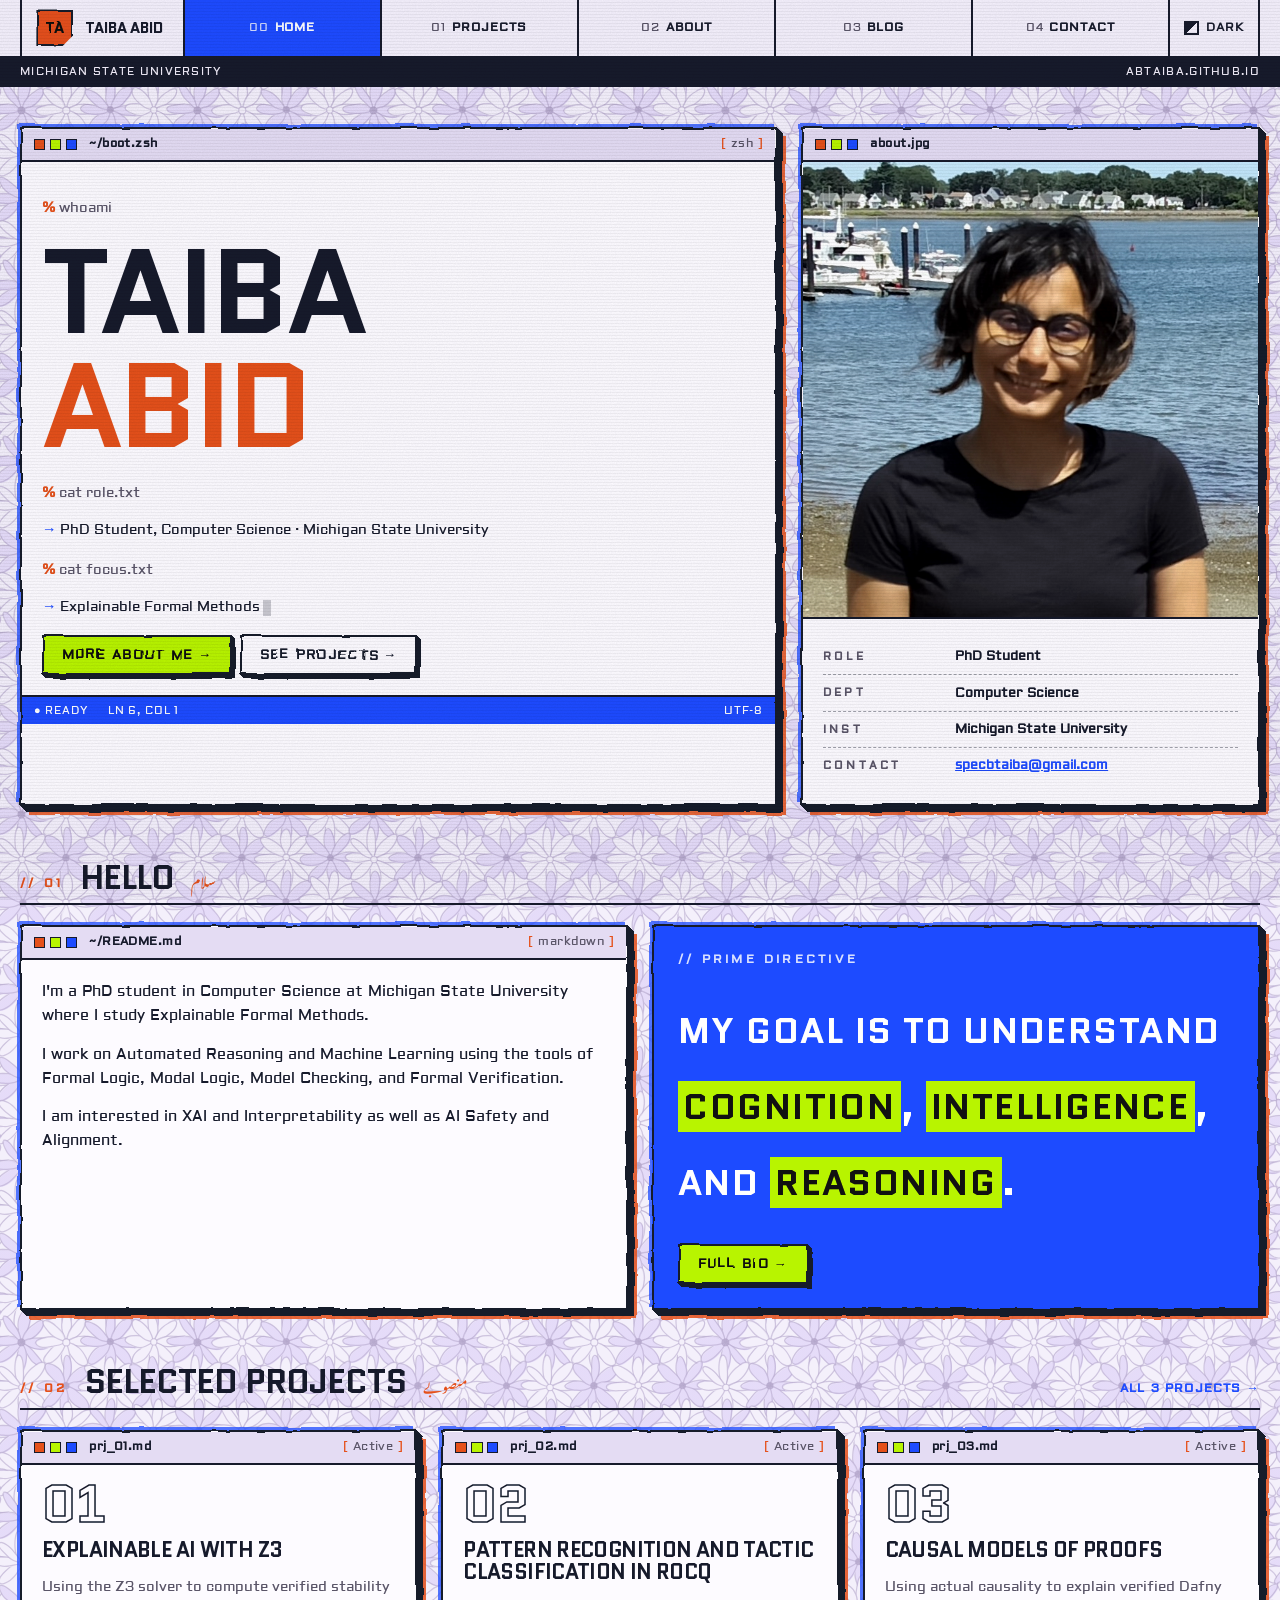
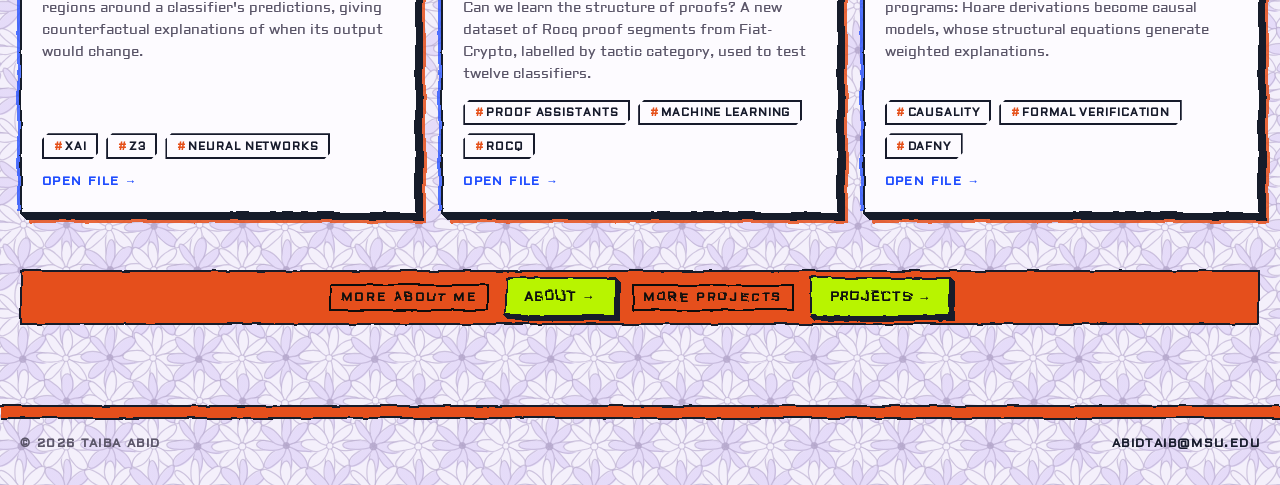
==== commit e49758fa: "change about section" ====
--- a/index.html
+++ b/index.html
@@ -57,7 +57,7 @@
       <div class="id-photo"><img src="images/avatar.jpg" alt="Portrait of Taiba Abid"></div>
       <div class="panel-body">
         <dl class="readout">
-          <div><dt>Status</dt><dd>PhD Student</dd></div>
+          <div><dt>Role</dt><dd>PhD Student</dd></div>
           <div><dt>Dept</dt><dd>Computer Science</dd></div>
           <div><dt>Inst</dt><dd>Michigan State University</dd></div>
           <div><dt>Contact</dt><dd><a href="mailto:specbtaiba@gmail.com">specbtaiba@gmail.com</a></dd></div>
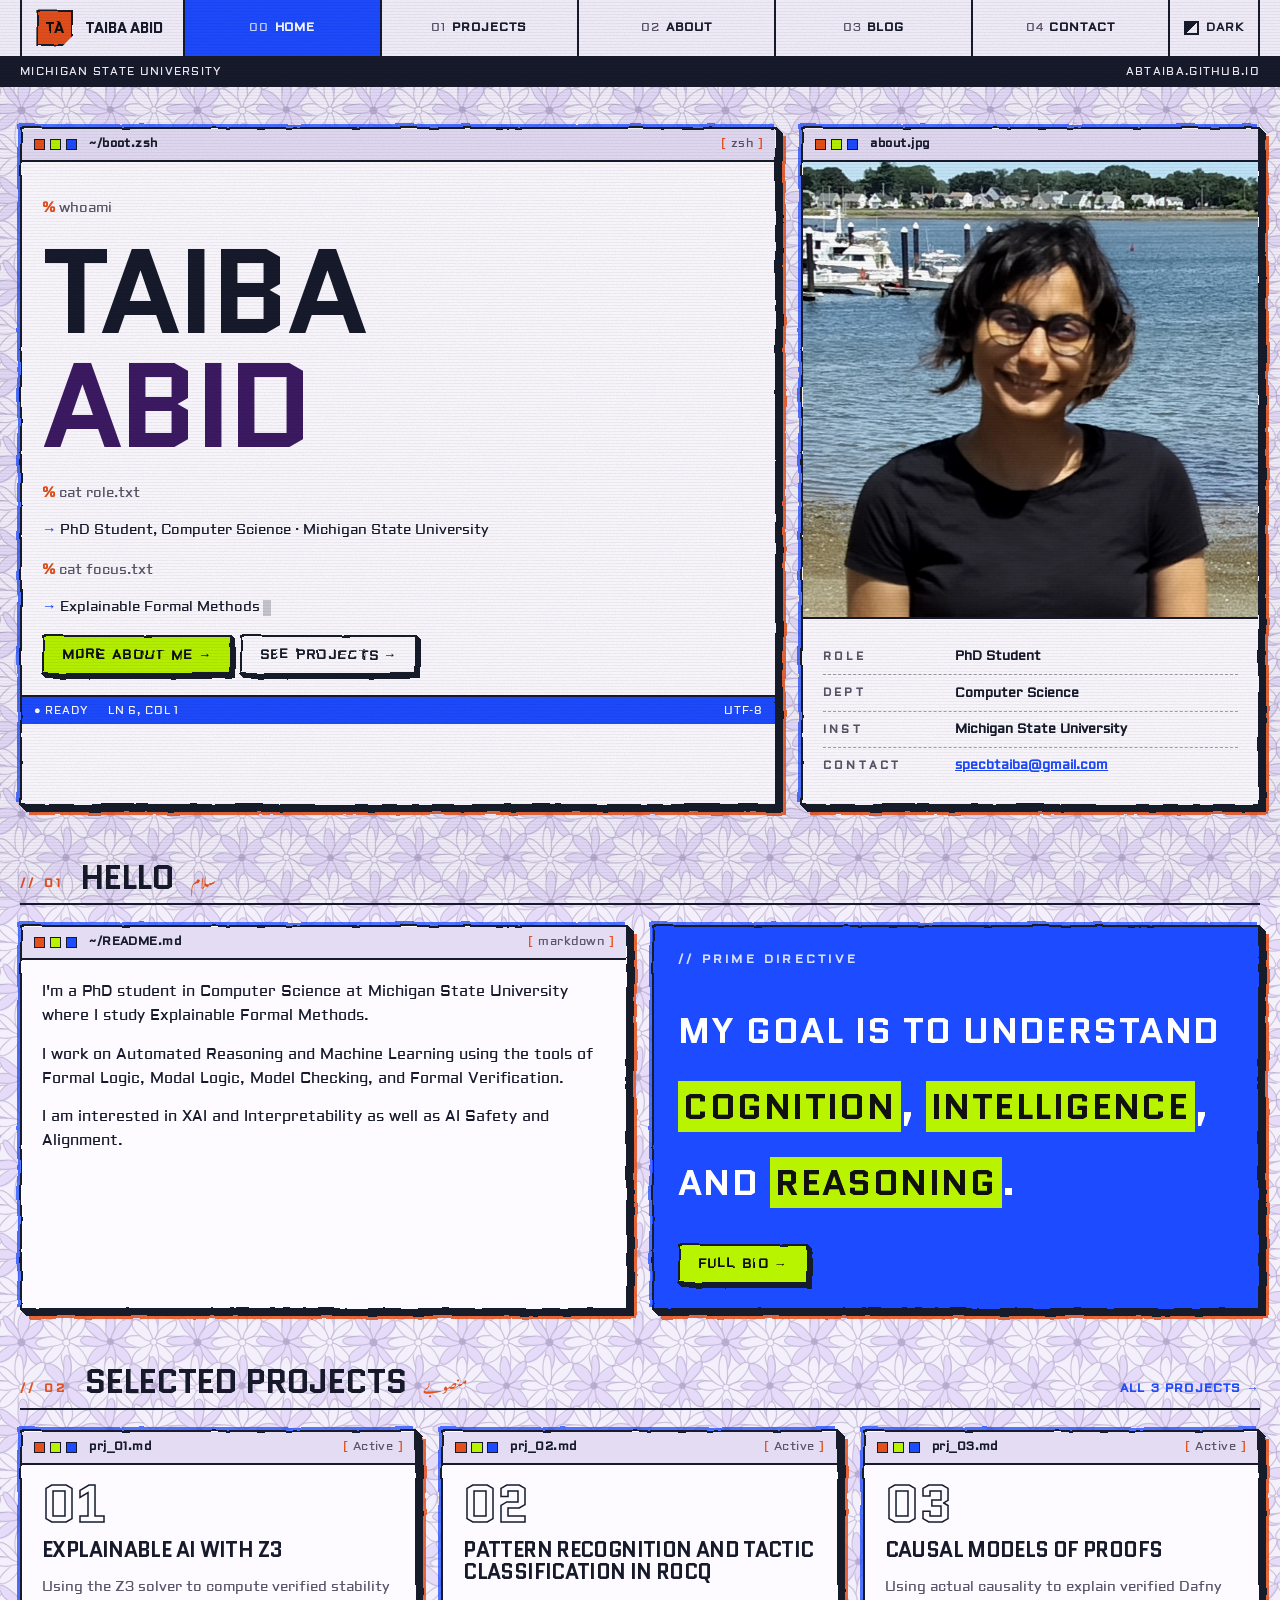
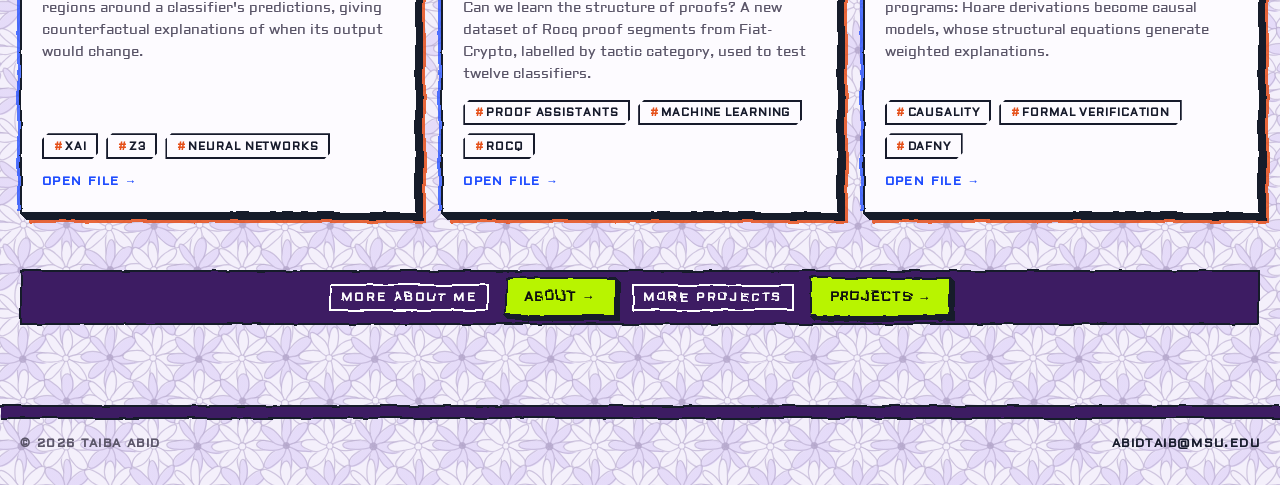
==== commit d9e38959: "new effects" ====
--- a/index.html
+++ b/index.html
@@ -12,8 +12,9 @@
   <link rel="preconnect" href="https://fonts.googleapis.com">
   <link rel="preconnect" href="https://fonts.gstatic.com" crossorigin>
   <link rel="stylesheet" href="https://fonts.googleapis.com/css2?family=Aldrich&family=Noto+Nastaliq+Urdu:wght@500;700&family=Quantico:ital,wght@0,400;0,700;1,400;1,700&display=swap">
-  <link rel="stylesheet" href="css/style.css?v=proj3">
+  <link rel="stylesheet" href="css/style.css?v=win1">
   <script src="js/theme.js" defer></script>
+  <script src="js/windows.js" defer></script>
 </head>
 <body>
   <svg class="ink-defs" width="0" height="0" aria-hidden="true" focusable="false">
--- a/css/style.css
+++ b/css/style.css
@@ -26,6 +26,9 @@
   --lime: #b8f400;
   --orange: #e5501a;
   --on-accent: #111;
+  /* Banners + the hero name: dark purple on light paper, orange in dark mode */
+  --banner: #3d1a63;
+  --on-banner: #fff;
 
   /* Type */
   /* Previous pair: "Space Grotesk" + "JetBrains Mono" */
@@ -63,6 +66,8 @@
     --blue: #5b82ff;
     --lime: #c6ff3d;
     --orange: #ff7a3d;
+    --banner: var(--orange);
+    --on-banner: #111;
     --shadow-color: var(--orange);
     --ghost-b: color-mix(in srgb, var(--lime) 85%, transparent);
     --grain-opacity: 0.22;
@@ -84,6 +89,8 @@
   --blue: #5b82ff;
   --lime: #c6ff3d;
   --orange: #ff7a3d;
+  --banner: var(--orange);
+  --on-banner: #111;
   --shadow-color: var(--orange);
   --ghost-b: color-mix(in srgb, var(--lime) 85%, transparent);
   --grain-opacity: 0.22;
@@ -283,7 +290,7 @@
 .hazard {
   height: 14px;
   border-block: var(--bw) solid var(--line);
-  background: var(--orange);
+  background: var(--banner);
 }
 
 .hazard-label {
@@ -293,13 +300,13 @@
   gap: 1rem;
   padding: 0.35rem 1rem;
   border: var(--bw) solid var(--line);
-  background: var(--orange);
+  background: var(--banner);
   font-size: 0.75rem;
   font-weight: 700;
   letter-spacing: 0.2em;
   text-transform: uppercase;
 }
-.hazard-label span { padding: 0.1rem 0.6rem; background: var(--orange); color: #111; border: var(--bw) solid #111; }
+.hazard-label span { padding: 0.1rem 0.6rem; background: var(--banner); color: var(--on-banner); border: var(--bw) solid var(--on-banner); }
 
 /* ---------- Panels (editor / terminal windows) ---------- */
 
@@ -339,6 +346,42 @@
 .lights i:nth-child(1) { background: var(--orange); }
 .lights i:nth-child(2) { background: var(--lime); }
 .lights i:nth-child(3) { background: var(--blue); }
+
+/* Window controls: close, minimise, maximise (wired up in js/windows.js) */
+.lights i { position: relative; cursor: pointer; }
+.lights i::after {
+  position: absolute; inset: 0;
+  display: grid; place-items: center;
+  font-family: var(--font-body); font-size: 0.6rem; font-style: normal; font-weight: 700; line-height: 1;
+  color: #111; text-shadow: none;
+  opacity: 0;
+}
+.lights i:nth-child(1)::after { content: "×"; }
+.lights i:nth-child(2)::after { content: "–"; }
+.lights i:nth-child(3)::after { content: "+"; color: #fff; }
+.lights:hover i::after { opacity: 1; }
+.lights i:hover { filter: brightness(1.15); }
+
+.panel.is-closing { animation: win-close 0.18s var(--ease) forwards; }
+@keyframes win-close { to { opacity: 0; transform: scale(0.94); } }
+.panel.is-closed { display: none; }
+
+.panel.is-min > :not(.panel-bar) { display: none; }
+.panel.is-min > .panel-bar { border-bottom: 0; }
+
+.panel.is-max {
+  position: fixed;
+  inset: 4.5rem 1rem 1rem;
+  z-index: 150;
+  overflow: auto;
+  transform: none !important;
+  view-transition-name: none !important;
+}
+.panel.is-max > .panel-bar { position: sticky; top: 0; z-index: 1; }
+.panel.is-max .id-photo img { max-height: 70vh; aspect-ratio: auto; object-fit: contain; }
+html.has-max { overflow: hidden; }
+.win-backdrop { position: fixed; inset: 0; z-index: 149; background: color-mix(in srgb, var(--paper) 75%, transparent); }
+.win-backdrop[hidden] { display: none; }
 
 .panel-file { font-weight: 700; overflow: hidden; text-overflow: ellipsis; white-space: nowrap; }
 .panel-meta { margin-left: auto; color: var(--muted); white-space: nowrap; }
@@ -501,7 +544,7 @@
 }
 
 .home-hero .mega { margin: 0.25rem 0 1.25rem; }
-.home-hero .mega .accent { -webkit-text-stroke: 0; }
+.home-hero .mega .accent { color: var(--banner); -webkit-text-stroke: 0; }
 
 .id-photo {
   position: relative;
